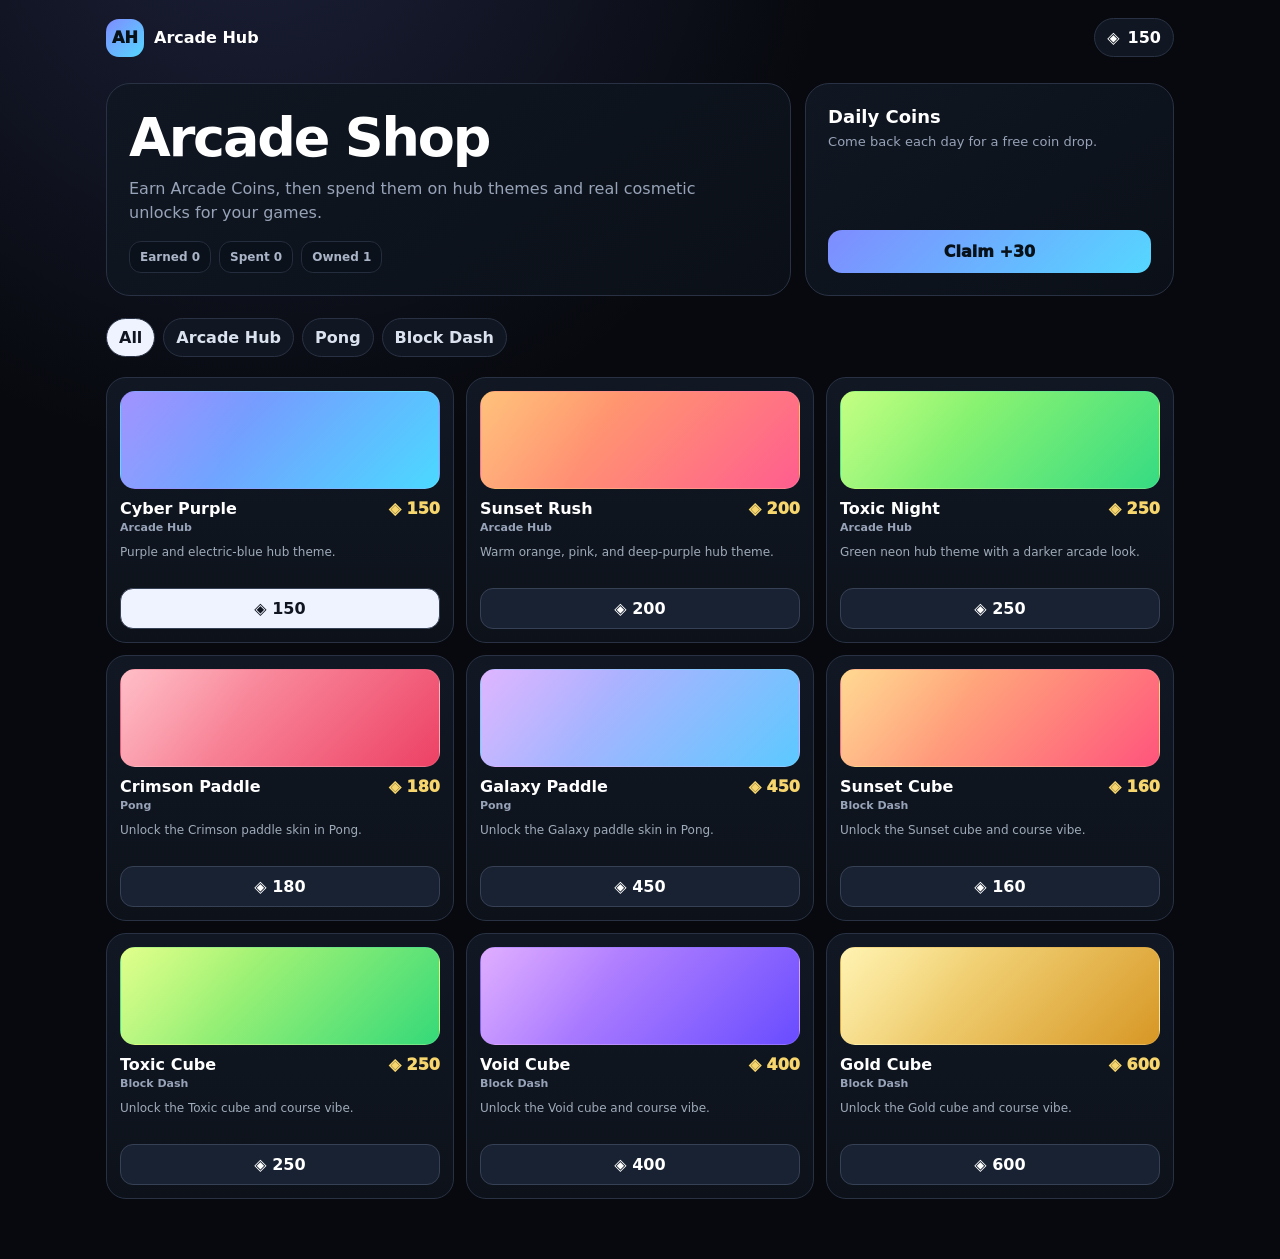
==== shop.html @ 4979670a "Add Arcade Hub shop" ====
<!doctype html>
<html lang="en">
<head>
<meta charset="utf-8">
<meta name="viewport" content="width=device-width,initial-scale=1,viewport-fit=cover">
<meta name="theme-color" content="#080b12">
<title>Arcade Shop</title>
<style>
*{box-sizing:border-box}html,body{margin:0;min-height:100%;background:#07090e;color:#fff;font-family:-apple-system,BlinkMacSystemFont,"Segoe UI",system-ui,sans-serif}body{--accent:#7f8cff;--accent2:#55d7ff;--panel:#10151f;--panel2:#151c29;--border:#293244;--muted:#97a3b8;background:radial-gradient(circle at 20% -10%,color-mix(in srgb,var(--accent) 18%,transparent),transparent 34%),#07090e}body[data-theme="theme-sunset"]{--accent:#ff8a63;--accent2:#ff5d91}body[data-theme="theme-toxic"]{--accent:#91ef65;--accent2:#36db83}body[data-theme="theme-cyber"]{--accent:#8d7cff;--accent2:#4bd9ff}a,button{font:inherit}.wrap{width:min(1100px,100%);margin:auto;padding:18px 16px 60px}.nav{display:flex;align-items:center;justify-content:space-between;gap:12px;margin-bottom:26px}.brand{display:flex;align-items:center;gap:10px;text-decoration:none;color:#fff;font-weight:900}.mark{width:38px;height:38px;border-radius:13px;display:grid;place-items:center;background:linear-gradient(135deg,var(--accent),var(--accent2));color:#081018;font-weight:1000}.wallet{display:flex;align-items:center;gap:8px;background:#111722;border:1px solid var(--border);border-radius:999px;padding:9px 12px;font-weight:900}.hero{display:grid;grid-template-columns:1.3fr .7fr;gap:14px;margin-bottom:22px}.heroCard,.daily{border:1px solid var(--border);background:linear-gradient(145deg,#101722,#0b1018);border-radius:24px;padding:22px}.heroCard h1{font-size:clamp(30px,7vw,54px);margin:0 0 8px;letter-spacing:-.04em}.heroCard p{margin:0;color:var(--muted);max-width:620px;line-height:1.5}.daily{display:flex;flex-direction:column;justify-content:space-between}.daily b{font-size:18px}.daily p{color:var(--muted);margin:7px 0 14px;font-size:13px}.claim{border:0;border-radius:14px;background:linear-gradient(135deg,var(--accent),var(--accent2));color:#081018;padding:12px;font-weight:950}.claim:disabled{opacity:.45}.stats{display:flex;gap:8px;flex-wrap:wrap;margin-top:16px}.stat{padding:8px 10px;border-radius:12px;background:#0b111a;border:1px solid #242d3d;color:#a9b4c7;font-size:12px;font-weight:800}.filters{display:flex;gap:8px;overflow:auto;padding-bottom:4px;margin:14px 0 16px}.filter{white-space:nowrap;border:1px solid var(--border);background:#111722;color:#dbe2ef;border-radius:999px;padding:9px 12px;font-weight:850}.filter.active{background:#eef3ff;color:#101521}.grid{display:grid;grid-template-columns:repeat(3,minmax(0,1fr));gap:12px}.item{min-width:0;border:1px solid var(--border);background:linear-gradient(180deg,#111824,#0d121a);border-radius:20px;padding:13px;display:flex;flex-direction:column;gap:10px}.preview{height:98px;border-radius:15px;position:relative;overflow:hidden;border:1px solid rgba(255,255,255,.1)}.preview:after{content:"";position:absolute;inset:0;background:linear-gradient(120deg,rgba(255,255,255,.18),transparent 38%)}.meta{display:flex;justify-content:space-between;gap:8px;align-items:flex-start}.meta h3{margin:0;font-size:16px}.game{color:var(--muted);font-size:11px;font-weight:850;margin-top:3px}.desc{color:#9eabba;font-size:12px;line-height:1.4;min-height:34px}.buy{margin-top:auto;border:1px solid #374156;background:#192232;color:#fff;border-radius:13px;padding:10px 11px;font-weight:900}.buy.primary{background:#eef3ff;color:#101521}.price{font-weight:950;color:#f7d66d}.toast{position:fixed;left:50%;bottom:20px;transform:translateX(-50%) translateY(20px);opacity:0;pointer-events:none;background:#121925;border:1px solid #30394d;padding:10px 14px;border-radius:999px;font-weight:850;transition:.18s ease;z-index:10}.toast.show{opacity:1;transform:translateX(-50%) translateY(0)}@media(max-width:760px){.hero{grid-template-columns:1fr}.grid{grid-template-columns:repeat(2,minmax(0,1fr))}.heroCard,.daily{padding:18px}}@media(max-width:420px){.grid{grid-template-columns:1fr 1fr;gap:9px}.item{padding:10px}.preview{height:78px}.desc{font-size:11px}.wallet{padding:8px 10px;font-size:13px}.heroCard h1{font-size:34px}}
</style>
</head>
<body>
<div class="wrap">
  <div class="nav">
    <a class="brand" href="index.html"><span class="mark">AH</span><span>Arcade Hub</span></a>
    <div class="wallet"><span>◈</span><span id="wallet">0</span></div>
  </div>

  <section class="hero">
    <div class="heroCard">
      <h1>Arcade Shop</h1>
      <p>Earn Arcade Coins, then spend them on hub themes and real cosmetic unlocks for your games.</p>
      <div class="stats"><span class="stat" id="earnedStat">Earned 0</span><span class="stat" id="spentStat">Spent 0</span><span class="stat" id="ownedStat">Owned 1</span></div>
    </div>
    <div class="daily">
      <div><b>Daily Coins</b><p>Come back each day for a free coin drop.</p></div>
      <button class="claim" id="dailyBtn">Claim +30</button>
    </div>
  </section>

  <div class="filters" id="filters"></div>
  <div class="grid" id="grid"></div>
</div>
<div class="toast" id="toast"></div>
<script src="arcade-economy.js"></script>
<script>
const econ=window.ArcadeEconomy,grid=document.getElementById('grid'),wallet=document.getElementById('wallet'),toast=document.getElementById('toast'),dailyBtn=document.getElementById('dailyBtn');
const cats=['All','Arcade Hub','Pong','Block Dash'];let filter='All';
function currentGameSkin(type){try{if(type==='pongSkin')return JSON.parse(localStorage.getItem('pongProfileV2')||'{}').skin;if(type==='dashSkin')return JSON.parse(localStorage.getItem('blockDashProfileV2')||'{}').skin}catch{}return null}
function equipped(it){if(it.type==='theme')return econ.currentTheme()===it.id;return currentGameSkin(it.type)===it.skin}
function message(text){toast.textContent=text;toast.classList.add('show');clearTimeout(message.t);message.t=setTimeout(()=>toast.classList.remove('show'),1400)}
function sync(){
  const s=econ.state();document.body.dataset.theme=econ.currentTheme();wallet.textContent=s.coins;earnedStat.textContent='Earned '+(s.earned||0);spentStat.textContent='Spent '+(s.spent||0);ownedStat.textContent='Owned '+s.owned.length;
  dailyBtn.disabled=!econ.dailyAvailable();dailyBtn.textContent=econ.dailyAvailable()?'Claim +30':'Claimed today';
}
function renderFilters(){filters.innerHTML=cats.map(c=>`<button class="filter ${c===filter?'active':''}" data-cat="${c}">${c}</button>`).join('');filters.querySelectorAll('[data-cat]').forEach(b=>b.onclick=()=>{filter=b.dataset.cat;renderFilters();render()})}
function render(){
  const items=econ.catalog().filter(x=>filter==='All'||x.game===filter);
  grid.innerHTML=items.map(it=>{
    const own=econ.owns(it.id),eq=equipped(it),can=econ.balance()>=it.price;
    let label=own?(eq?'Equipped':'Equip'):`◈ ${it.price}`;
    return `<article class="item"><div class="preview" style="background:linear-gradient(135deg,${it.preview[0]},${it.preview[1]})"></div><div class="meta"><div><h3>${it.name}</h3><div class="game">${it.game}</div></div>${!own?`<span class="price">◈ ${it.price}</span>`:''}</div><div class="desc">${it.desc}</div><button class="buy ${own||can?'primary':''}" data-buy="${it.id}">${label}</button></article>`
  }).join('');
  grid.querySelectorAll('[data-buy]').forEach(btn=>btn.onclick=()=>{
    const id=btn.dataset.buy,it=econ.item(id);
    if(econ.owns(id)){
      if(equipped(it)){message('Already equipped');return}
      econ.equip(id);message(`${it.name} equipped`);sync();render();return
    }
    const r=econ.purchase(id);
    if(!r.ok){message(r.error||'Could not buy item');return}
    econ.equip(id);message(`${it.name} purchased`);sync();render();
  })
}
dailyBtn.onclick=()=>{const r=econ.claimDaily();if(r.ok)message('+30 Arcade Coins');sync();render()};
window.addEventListener('arcade-economy-change',()=>{sync();render()});
sync();renderFilters();render();
</script>
</body>
</html>
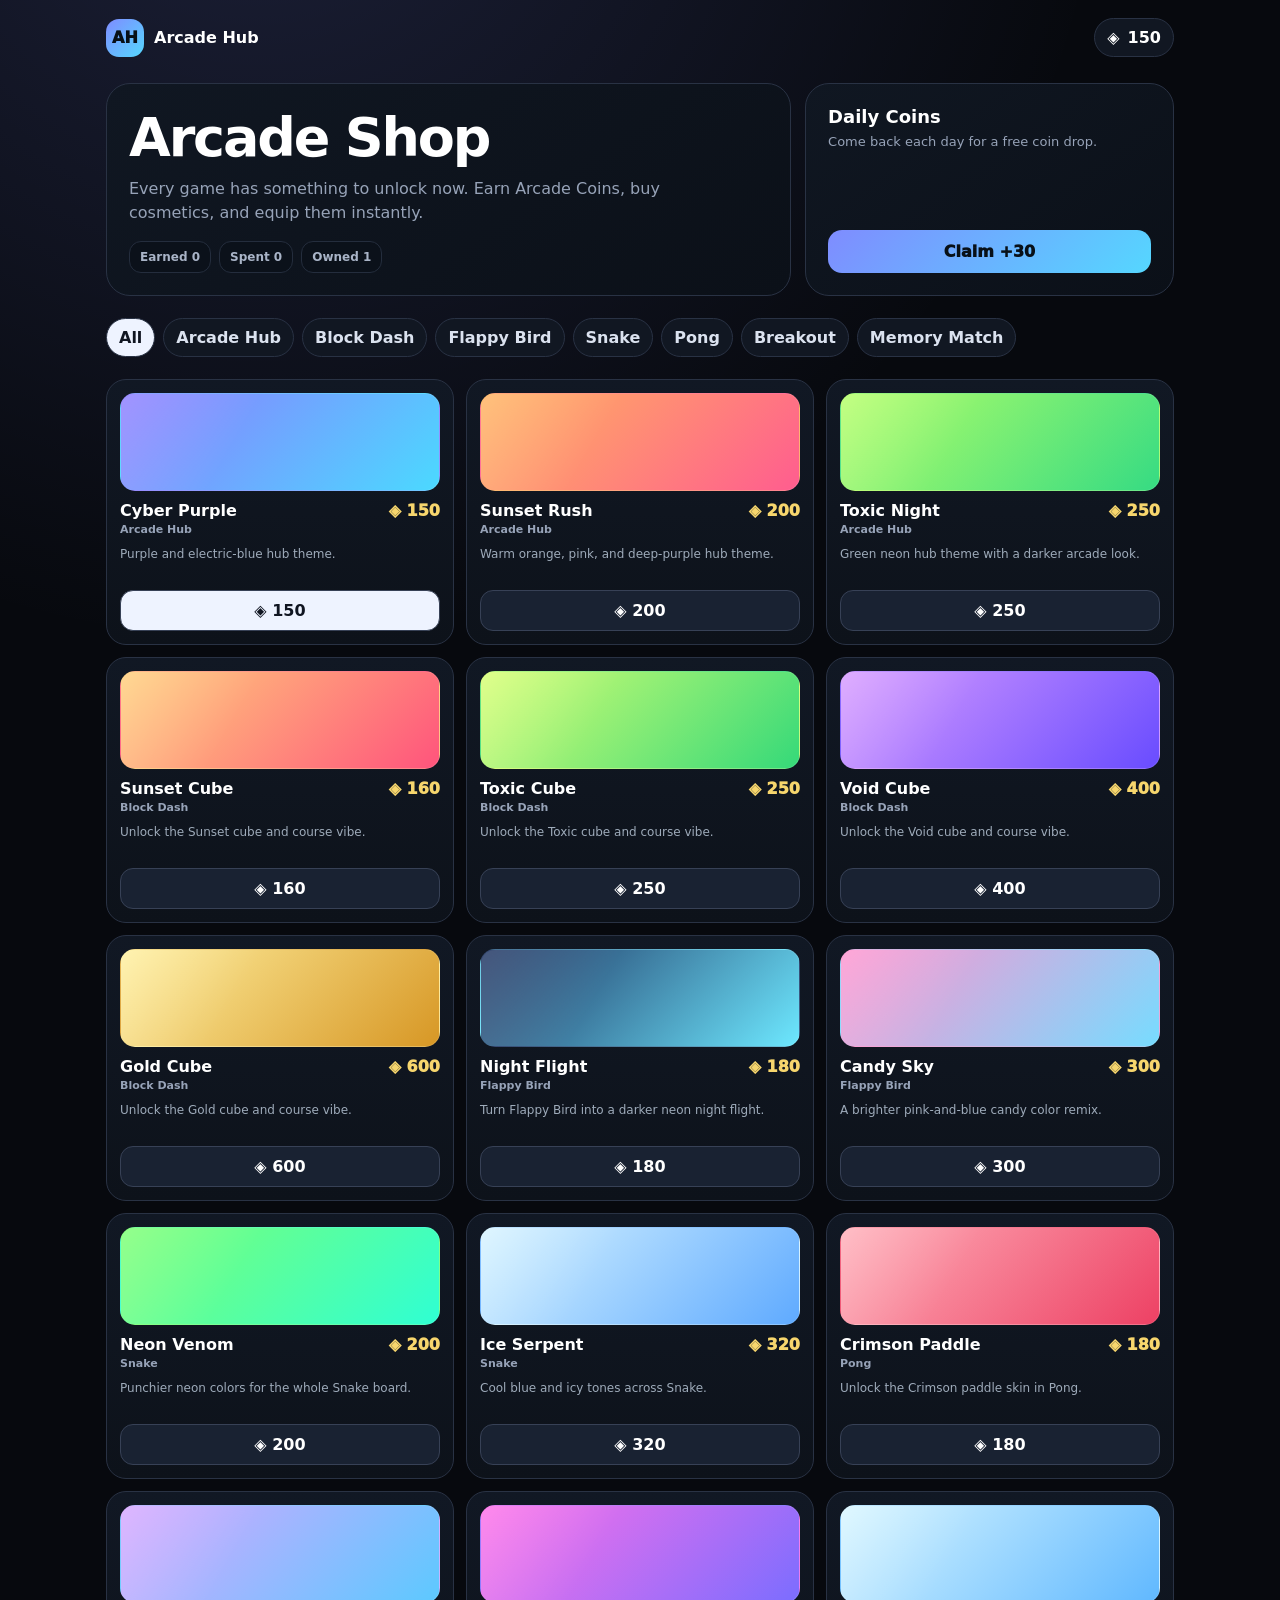
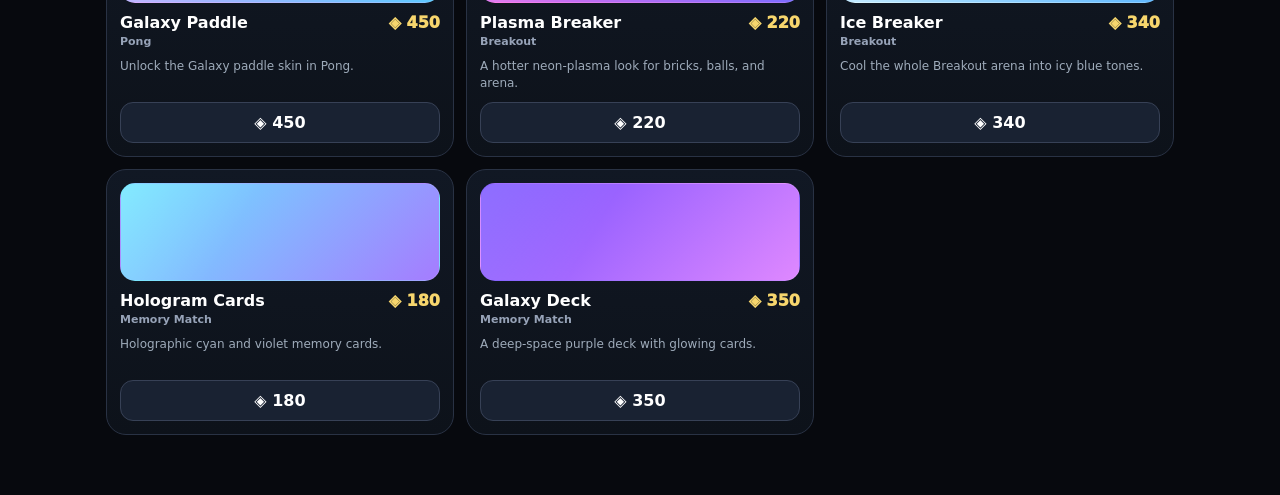
==== commit 43060ae8: "Add shop categories and cosmetics for every game" ====
--- a/shop.html
+++ b/shop.html
@@ -6,7 +6,7 @@
 <meta name="theme-color" content="#080b12">
 <title>Arcade Shop</title>
 <style>
-*{box-sizing:border-box}html,body{margin:0;min-height:100%;background:#07090e;color:#fff;font-family:-apple-system,BlinkMacSystemFont,"Segoe UI",system-ui,sans-serif}body{--accent:#7f8cff;--accent2:#55d7ff;--panel:#10151f;--panel2:#151c29;--border:#293244;--muted:#97a3b8;background:radial-gradient(circle at 20% -10%,color-mix(in srgb,var(--accent) 18%,transparent),transparent 34%),#07090e}body[data-theme="theme-sunset"]{--accent:#ff8a63;--accent2:#ff5d91}body[data-theme="theme-toxic"]{--accent:#91ef65;--accent2:#36db83}body[data-theme="theme-cyber"]{--accent:#8d7cff;--accent2:#4bd9ff}a,button{font:inherit}.wrap{width:min(1100px,100%);margin:auto;padding:18px 16px 60px}.nav{display:flex;align-items:center;justify-content:space-between;gap:12px;margin-bottom:26px}.brand{display:flex;align-items:center;gap:10px;text-decoration:none;color:#fff;font-weight:900}.mark{width:38px;height:38px;border-radius:13px;display:grid;place-items:center;background:linear-gradient(135deg,var(--accent),var(--accent2));color:#081018;font-weight:1000}.wallet{display:flex;align-items:center;gap:8px;background:#111722;border:1px solid var(--border);border-radius:999px;padding:9px 12px;font-weight:900}.hero{display:grid;grid-template-columns:1.3fr .7fr;gap:14px;margin-bottom:22px}.heroCard,.daily{border:1px solid var(--border);background:linear-gradient(145deg,#101722,#0b1018);border-radius:24px;padding:22px}.heroCard h1{font-size:clamp(30px,7vw,54px);margin:0 0 8px;letter-spacing:-.04em}.heroCard p{margin:0;color:var(--muted);max-width:620px;line-height:1.5}.daily{display:flex;flex-direction:column;justify-content:space-between}.daily b{font-size:18px}.daily p{color:var(--muted);margin:7px 0 14px;font-size:13px}.claim{border:0;border-radius:14px;background:linear-gradient(135deg,var(--accent),var(--accent2));color:#081018;padding:12px;font-weight:950}.claim:disabled{opacity:.45}.stats{display:flex;gap:8px;flex-wrap:wrap;margin-top:16px}.stat{padding:8px 10px;border-radius:12px;background:#0b111a;border:1px solid #242d3d;color:#a9b4c7;font-size:12px;font-weight:800}.filters{display:flex;gap:8px;overflow:auto;padding-bottom:4px;margin:14px 0 16px}.filter{white-space:nowrap;border:1px solid var(--border);background:#111722;color:#dbe2ef;border-radius:999px;padding:9px 12px;font-weight:850}.filter.active{background:#eef3ff;color:#101521}.grid{display:grid;grid-template-columns:repeat(3,minmax(0,1fr));gap:12px}.item{min-width:0;border:1px solid var(--border);background:linear-gradient(180deg,#111824,#0d121a);border-radius:20px;padding:13px;display:flex;flex-direction:column;gap:10px}.preview{height:98px;border-radius:15px;position:relative;overflow:hidden;border:1px solid rgba(255,255,255,.1)}.preview:after{content:"";position:absolute;inset:0;background:linear-gradient(120deg,rgba(255,255,255,.18),transparent 38%)}.meta{display:flex;justify-content:space-between;gap:8px;align-items:flex-start}.meta h3{margin:0;font-size:16px}.game{color:var(--muted);font-size:11px;font-weight:850;margin-top:3px}.desc{color:#9eabba;font-size:12px;line-height:1.4;min-height:34px}.buy{margin-top:auto;border:1px solid #374156;background:#192232;color:#fff;border-radius:13px;padding:10px 11px;font-weight:900}.buy.primary{background:#eef3ff;color:#101521}.price{font-weight:950;color:#f7d66d}.toast{position:fixed;left:50%;bottom:20px;transform:translateX(-50%) translateY(20px);opacity:0;pointer-events:none;background:#121925;border:1px solid #30394d;padding:10px 14px;border-radius:999px;font-weight:850;transition:.18s ease;z-index:10}.toast.show{opacity:1;transform:translateX(-50%) translateY(0)}@media(max-width:760px){.hero{grid-template-columns:1fr}.grid{grid-template-columns:repeat(2,minmax(0,1fr))}.heroCard,.daily{padding:18px}}@media(max-width:420px){.grid{grid-template-columns:1fr 1fr;gap:9px}.item{padding:10px}.preview{height:78px}.desc{font-size:11px}.wallet{padding:8px 10px;font-size:13px}.heroCard h1{font-size:34px}}
+*{box-sizing:border-box}html,body{margin:0;min-height:100%;background:#07090e;color:#fff;font-family:-apple-system,BlinkMacSystemFont,"Segoe UI",system-ui,sans-serif}body{--accent:#7f8cff;--accent2:#55d7ff;--panel:#10151f;--panel2:#151c29;--border:#293244;--muted:#97a3b8;background:radial-gradient(circle at 20% -10%,color-mix(in srgb,var(--accent) 18%,transparent),transparent 34%),#07090e}body[data-theme="theme-sunset"]{--accent:#ff8a63;--accent2:#ff5d91}body[data-theme="theme-toxic"]{--accent:#91ef65;--accent2:#36db83}body[data-theme="theme-cyber"]{--accent:#8d7cff;--accent2:#4bd9ff}a,button{font:inherit}.wrap{width:min(1100px,100%);margin:auto;padding:18px 16px 60px}.nav{display:flex;align-items:center;justify-content:space-between;gap:12px;margin-bottom:26px}.brand{display:flex;align-items:center;gap:10px;text-decoration:none;color:#fff;font-weight:900}.mark{width:38px;height:38px;border-radius:13px;display:grid;place-items:center;background:linear-gradient(135deg,var(--accent),var(--accent2));color:#081018;font-weight:1000}.wallet{display:flex;align-items:center;gap:8px;background:#111722;border:1px solid var(--border);border-radius:999px;padding:9px 12px;font-weight:900}.hero{display:grid;grid-template-columns:1.3fr .7fr;gap:14px;margin-bottom:22px}.heroCard,.daily{border:1px solid var(--border);background:linear-gradient(145deg,#101722,#0b1018);border-radius:24px;padding:22px}.heroCard h1{font-size:clamp(30px,7vw,54px);margin:0 0 8px;letter-spacing:-.04em}.heroCard p{margin:0;color:var(--muted);max-width:620px;line-height:1.5}.daily{display:flex;flex-direction:column;justify-content:space-between}.daily b{font-size:18px}.daily p{color:var(--muted);margin:7px 0 14px;font-size:13px}.claim{border:0;border-radius:14px;background:linear-gradient(135deg,var(--accent),var(--accent2));color:#081018;padding:12px;font-weight:950}.claim:disabled{opacity:.45}.stats{display:flex;gap:8px;flex-wrap:wrap;margin-top:16px}.stat{padding:8px 10px;border-radius:12px;background:#0b111a;border:1px solid #242d3d;color:#a9b4c7;font-size:12px;font-weight:800}.filters{display:flex;gap:8px;overflow:auto;padding-bottom:6px;margin:14px 0 16px}.filter{white-space:nowrap;border:1px solid var(--border);background:#111722;color:#dbe2ef;border-radius:999px;padding:9px 12px;font-weight:850}.filter.active{background:#eef3ff;color:#101521}.grid{display:grid;grid-template-columns:repeat(3,minmax(0,1fr));gap:12px}.item{min-width:0;border:1px solid var(--border);background:linear-gradient(180deg,#111824,#0d121a);border-radius:20px;padding:13px;display:flex;flex-direction:column;gap:10px}.preview{height:98px;border-radius:15px;position:relative;overflow:hidden;border:1px solid rgba(255,255,255,.1)}.preview:after{content:"";position:absolute;inset:0;background:linear-gradient(120deg,rgba(255,255,255,.18),transparent 38%)}.meta{display:flex;justify-content:space-between;gap:8px;align-items:flex-start}.meta h3{margin:0;font-size:16px}.game{color:var(--muted);font-size:11px;font-weight:850;margin-top:3px}.desc{color:#9eabba;font-size:12px;line-height:1.4;min-height:34px}.buy{margin-top:auto;border:1px solid #374156;background:#192232;color:#fff;border-radius:13px;padding:10px 11px;font-weight:900}.buy.primary{background:#eef3ff;color:#101521}.price{font-weight:950;color:#f7d66d}.toast{position:fixed;left:50%;bottom:20px;transform:translateX(-50%) translateY(20px);opacity:0;pointer-events:none;background:#121925;border:1px solid #30394d;padding:10px 14px;border-radius:999px;font-weight:850;transition:.18s ease;z-index:10;max-width:88vw;text-align:center}.toast.show{opacity:1;transform:translateX(-50%) translateY(0)}@media(max-width:760px){.hero{grid-template-columns:1fr}.grid{grid-template-columns:repeat(2,minmax(0,1fr))}.heroCard,.daily{padding:18px}}@media(max-width:420px){.grid{grid-template-columns:1fr 1fr;gap:9px}.item{padding:10px}.preview{height:78px}.desc{font-size:11px}.wallet{padding:8px 10px;font-size:13px}.heroCard h1{font-size:34px}}
 </style>
 </head>
 <body>
@@ -19,7 +19,7 @@
   <section class="hero">
     <div class="heroCard">
       <h1>Arcade Shop</h1>
-      <p>Earn Arcade Coins, then spend them on hub themes and real cosmetic unlocks for your games.</p>
+      <p>Every game has something to unlock now. Earn Arcade Coins, buy cosmetics, and equip them instantly.</p>
       <div class="stats"><span class="stat" id="earnedStat">Earned 0</span><span class="stat" id="spentStat">Spent 0</span><span class="stat" id="ownedStat">Owned 1</span></div>
     </div>
     <div class="daily">
@@ -35,20 +35,21 @@
 <script src="arcade-economy.js"></script>
 <script>
 const econ=window.ArcadeEconomy,grid=document.getElementById('grid'),wallet=document.getElementById('wallet'),toast=document.getElementById('toast'),dailyBtn=document.getElementById('dailyBtn');
-const cats=['All','Arcade Hub','Pong','Block Dash'];let filter='All';
+let filter='All';
 function currentGameSkin(type){try{if(type==='pongSkin')return JSON.parse(localStorage.getItem('pongProfileV2')||'{}').skin;if(type==='dashSkin')return JSON.parse(localStorage.getItem('blockDashProfileV2')||'{}').skin}catch{}return null}
-function equipped(it){if(it.type==='theme')return econ.currentTheme()===it.id;return currentGameSkin(it.type)===it.skin}
-function message(text){toast.textContent=text;toast.classList.add('show');clearTimeout(message.t);message.t=setTimeout(()=>toast.classList.remove('show'),1400)}
+function equipped(it){if(it.type==='theme')return econ.currentTheme()===it.id;if(it.type==='gameSkin')return econ.gameCosmetic(it.gameKey)===it.skin;return currentGameSkin(it.type)===it.skin}
+function message(text){toast.textContent=text;toast.classList.add('show');clearTimeout(message.t);message.t=setTimeout(()=>toast.classList.remove('show'),1500)}
 function sync(){
   const s=econ.state();document.body.dataset.theme=econ.currentTheme();wallet.textContent=s.coins;earnedStat.textContent='Earned '+(s.earned||0);spentStat.textContent='Spent '+(s.spent||0);ownedStat.textContent='Owned '+s.owned.length;
   dailyBtn.disabled=!econ.dailyAvailable();dailyBtn.textContent=econ.dailyAvailable()?'Claim +30':'Claimed today';
 }
-function renderFilters(){filters.innerHTML=cats.map(c=>`<button class="filter ${c===filter?'active':''}" data-cat="${c}">${c}</button>`).join('');filters.querySelectorAll('[data-cat]').forEach(b=>b.onclick=()=>{filter=b.dataset.cat;renderFilters();render()})}
+function categories(){return['All',...new Set(econ.catalog().map(x=>x.game))]}
+function renderFilters(){filters.innerHTML=categories().map(c=>`<button class="filter ${c===filter?'active':''}" data-cat="${c}">${c}</button>`).join('');filters.querySelectorAll('[data-cat]').forEach(b=>b.onclick=()=>{filter=b.dataset.cat;renderFilters();render()})}
 function render(){
   const items=econ.catalog().filter(x=>filter==='All'||x.game===filter);
   grid.innerHTML=items.map(it=>{
     const own=econ.owns(it.id),eq=equipped(it),can=econ.balance()>=it.price;
-    let label=own?(eq?'Equipped':'Equip'):`◈ ${it.price}`;
+    const label=own?(eq?'Equipped':'Equip'):`◈ ${it.price}`;
     return `<article class="item"><div class="preview" style="background:linear-gradient(135deg,${it.preview[0]},${it.preview[1]})"></div><div class="meta"><div><h3>${it.name}</h3><div class="game">${it.game}</div></div>${!own?`<span class="price">◈ ${it.price}</span>`:''}</div><div class="desc">${it.desc}</div><button class="buy ${own||can?'primary':''}" data-buy="${it.id}">${label}</button></article>`
   }).join('');
   grid.querySelectorAll('[data-buy]').forEach(btn=>btn.onclick=()=>{
@@ -59,11 +60,12 @@
     }
     const r=econ.purchase(id);
     if(!r.ok){message(r.error||'Could not buy item');return}
-    econ.equip(id);message(`${it.name} purchased`);sync();render();
+    econ.equip(id);message(`${it.name} purchased and equipped`);sync();render();
   })
 }
 dailyBtn.onclick=()=>{const r=econ.claimDaily();if(r.ok)message('+30 Arcade Coins');sync();render()};
 window.addEventListener('arcade-economy-change',()=>{sync();render()});
+window.addEventListener('arcade-cosmetic-change',()=>render());
 sync();renderFilters();render();
 </script>
 </body>
